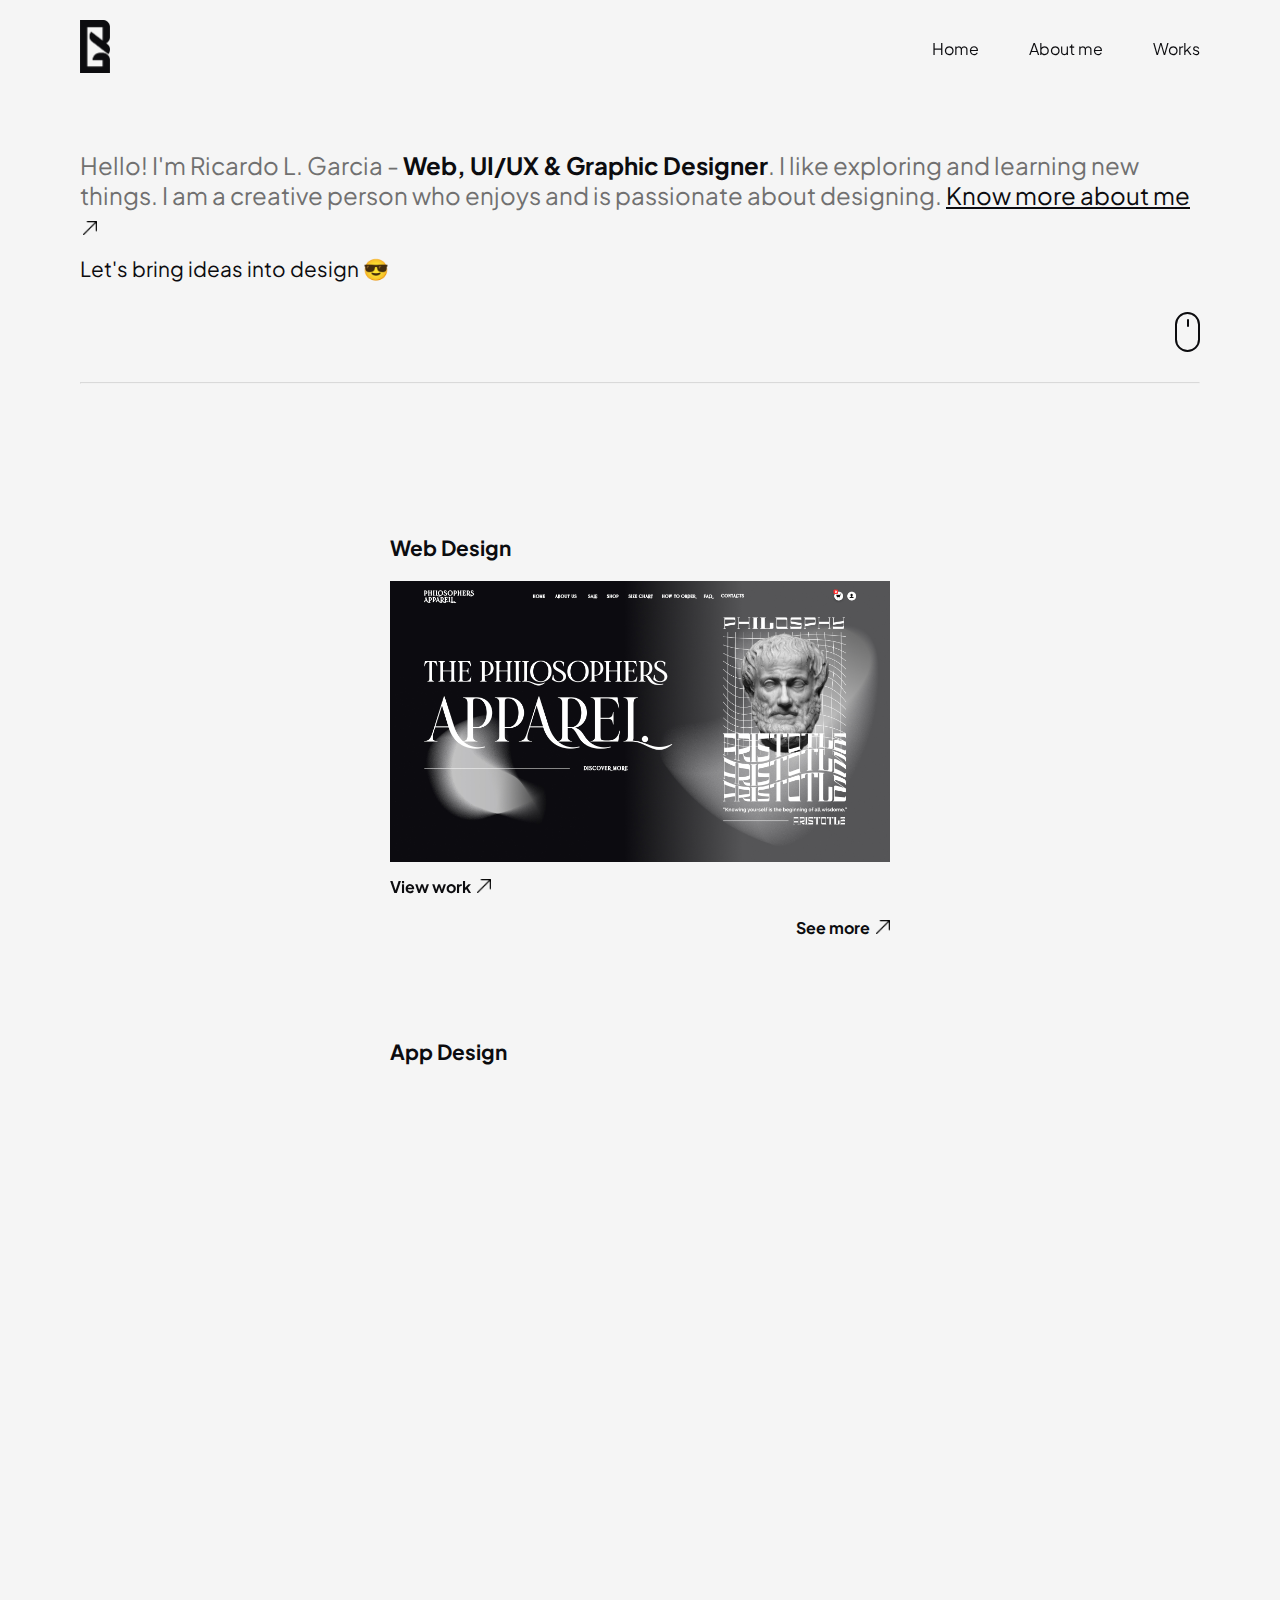
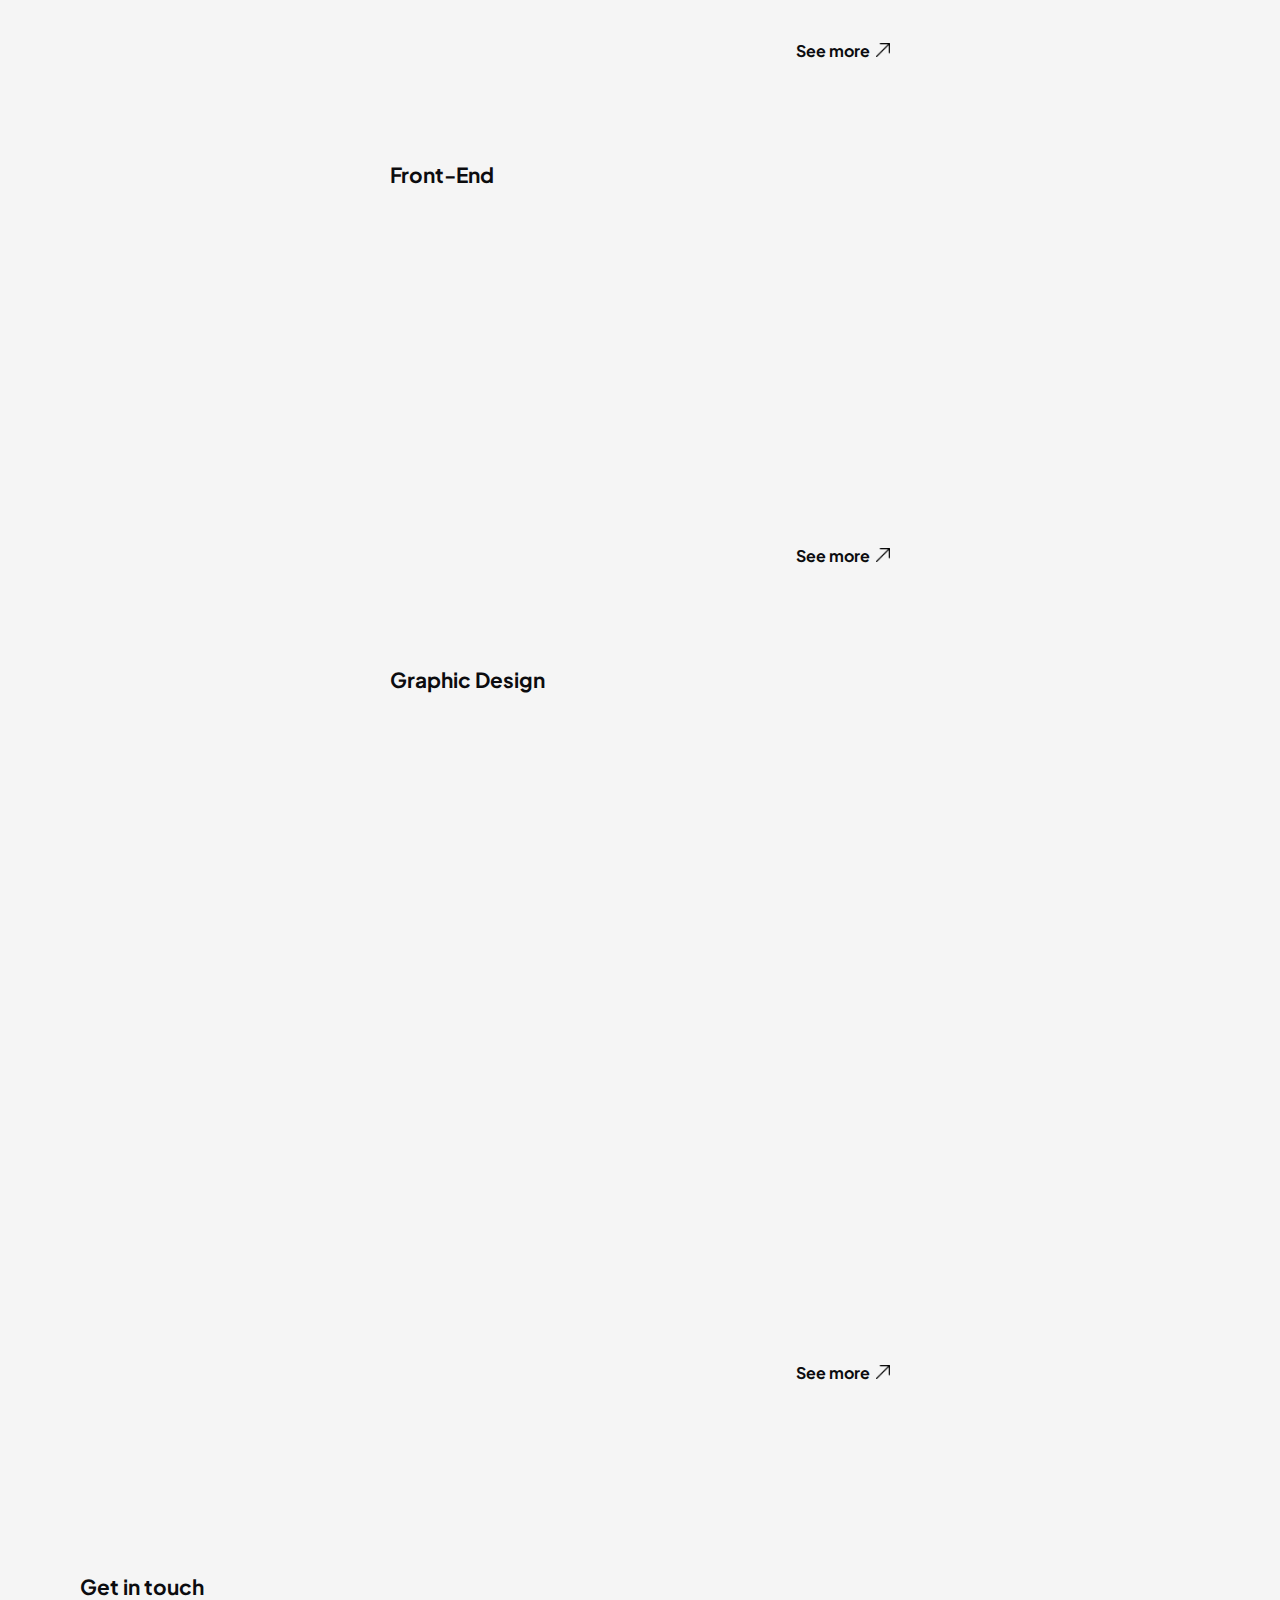
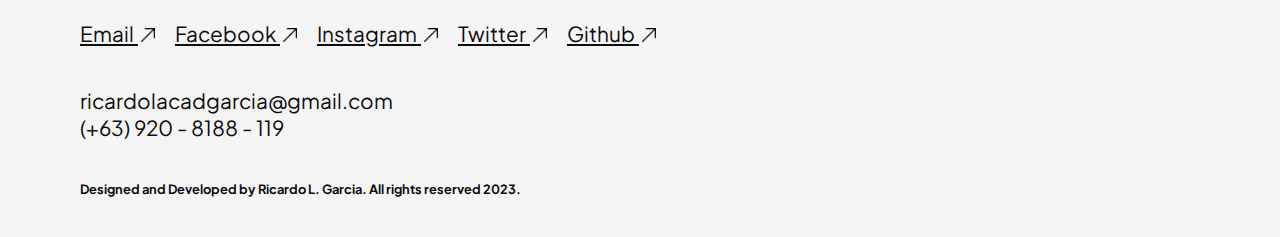
==== index.html @ baba4ef9 "changes" ====
<!DOCTYPE html>
<html lang="en">

<head>
    <meta charset="UTF-8">
    <meta name="viewport" content="width=device-width, initial-scale=1.0">
    <link rel="shortcut icon" href="./assets/img/rlg_logo_black.png" type="image/x-icon">
    <link rel="stylesheet" href="./css/style.css">
    <link rel="stylesheet" href="./css/aos.css">
    <title>Ricardo L. Garcia - Homepage</title>
</head>

<body>


    <nav class="nav" id="nav">
        <div class="container">
            <div class="nav_content">
                <a href="./index.html" class="nav_logo_link"><img src="./assets/img/rlg_logo_black.png"
                        alt="rlg_logo_black" class="nav_logo_img"></a>
                <ul class="nav_menu">
                    <li class="nav_item"><a href="./index.html" class="nav_link">Home</a></li>
                    <li class="nav_item"><a href="./pages/about_me.html" class="nav_link">About me</a></li>
                    <li class="nav_item"><a href="#works" class="nav_link">Works</a></li>
                </ul>
                <div class="hamburger_menu_btn">
                    <span class="hamburger_menu_btn_line"></span>
                    <span class="hamburger_menu_btn_line"></span>
                    <span class="hamburger_menu_btn_line"></span>
                </div>
            </div>
        </div>
    </nav>

    <header class="hero" id="hero">
        <div class="container">
            <div class="hero_content">
                <div class="hero_text">
                    <h1 class="hero_title">
                        Hello! I'm Ricardo L. Garcia - <span class="highlight">Web, UI/UX & Graphic Designer</span>.
                        I like exploring and learning new things. I am a creative person who enjoys and is passionate
                        about designing.
                        <a href="./pages/about_me.html" class="know_more_link">Know more about me <img
                                src="./assets/img/up_right_arrow_icon.png" alt="up_right_arrow_icon"
                                class="up_right_arrow_icon"></a>
                    </h1>
                    <p class="hero_subtitle">Let's bring ideas into design &#128526;</p>
                    <div class="mouse_container">
                        <div class="mouse">
                            <div class="scroll"></div>
                        </div>
                    </div>
                </div>
                <hr>
            </div>
        </div>
    </header>

    <section class="works" id="works">
        <div class="container">
            <div class="works_content">
                <div class="works_list">

                    <div class="works_category">
                        <h1 class="works_category_title">Web Design</h1>
                        <div class="works_category_list">

                            <div class="works_category_item" data-aos="fade-in" data-aos-duration="1500">
                                <img src="./assets/img/web_design/philosophers_apparel_web_design.jpg"
                                    alt="philosophers_apparel_web_design" class="works_category_item_img">
                                <a href="https://www.figma.com/proto/4qXPgHVbLQpzvrm6PxrNls/PHILOSOPHERS_APPAREL_WEB_DESIGN?page-id=0%3A1&type=design&node-id=1-4&viewport=113%2C188%2C0.07&t=zYJ4mkJCLEhhvXiJ-1&scaling=scale-down-width&starting-point-node-id=1%3A4&mode=design"
                                    target="_blank" class="view_work_link">View work <img
                                        src="./assets/img/up_right_arrow_icon.png" alt="up_right_arrow_icon"
                                        class="up_right_arrow_icon"></a>
                            </div>

                        </div>
                        <a href="./pages/web_design.html" class="see_more_link">See more <img
                                src="./assets/img/up_right_arrow_icon.png" alt="up_right_arrow_icon"
                                class="up_right_arrow_icon"></a>
                    </div>

                    <div class="works_category">
                        <h1 class="works_category_title">App Design</h1>
                        <div class="works_category_list">

                            <div class="works_category_item" data-aos="fade-in" data-aos-duration="1500">
                                <img src="./assets/img/app_design/flash_bank_app_design.jpg" alt="flash_bank_app_design"
                                    class="works_category_item_img">
                                <a href="https://www.figma.com/proto/VvcmjQ2BCKvYPGPY054wRJ/FLASH_BANK_APP_DESIGN?page-id=0%3A1&type=design&node-id=1-2&viewport=68%2C227%2C0.26&t=8at3E5IOwTSaI1pS-1&scaling=scale-down&starting-point-node-id=1%3A2&mode=design"
                                    target="_blank" class="view_work_link">View work <img
                                        src="./assets/img/up_right_arrow_icon.png" alt="up_right_arrow_icon"
                                        class="up_right_arrow_icon"></a>
                            </div>

                        </div>
                        <a href="./pages/app_design.html" class="see_more_link">See more <img
                                src="./assets/img/up_right_arrow_icon.png" alt="up_right_arrow_icon"
                                class="up_right_arrow_icon"></a>
                    </div>

                    <div class="works_category">
                        <h1 class="works_category_title">Front-End</h1>
                        <div class="works_category_list">

                            <div class="works_category_item" data-aos="fade-in" data-aos-duration="1500">
                                <img src="./assets/img/front_end/groove_app_front_end.jpg" alt="groove_app_front_end"
                                    class="works_category_item_img">
                                <a href="https://constrlg.github.io/vibo-website/" target="_blank"
                                    class="view_work_link">View work <img src="./assets/img/up_right_arrow_icon.png"
                                        alt="up_right_arrow_icon" class="up_right_arrow_icon"></a>
                            </div>

                        </div>
                        <a href="./pages/front_end.html" class="see_more_link">See more <img
                                src="./assets/img/up_right_arrow_icon.png" alt="up_right_arrow_icon"
                                class="up_right_arrow_icon"></a>
                    </div>

                    <div class="works_category">
                        <h1 class="works_category_title">Graphic Design</h1>
                        <div class="works_category_list">

                            <div class="works_category_item" data-aos="fade-in" data-aos-duration="1500">
                                <img src="./assets/img/graphic_design/flow_g_poster_design.jpg"
                                    alt="flow_g_poster_design" class="works_category_item_img">
                            </div>

                        </div>
                        <a href="./pages/graphic_design.html" class="see_more_link">See more <img
                                src="./assets/img/up_right_arrow_icon.png" alt="up_right_arrow_icon"
                                class="up_right_arrow_icon"></a>
                    </div>

                </div>


            </div>
        </div>
        </div>
    </section>

    <footer class="footer" id="footer">
        <div class="container">
            <div class="footer_content">
                <h1 class="footer_title">Get in touch</h1>
                <ul class="social_media_list">
                    <li class="social_media_item"><a href="mailto: ricardolacadgarcia@gmail.com" target="_blank"
                            class="social_media_link">Email <img src="./assets/img/up_right_arrow_icon.png"
                                alt="up_right_arrow_icon" class="up_right_arrow_icon"></a></li>
                    <li class="social_media_item"><a href="https://www.facebook.com/ricardolacadgarcia" target="_blank"
                            class="social_media_link">Facebook <img src="./assets/img/up_right_arrow_icon.png"
                                alt="up_right_arrow_icon" class="up_right_arrow_icon"></a></li>
                    <li class="social_media_item"><a href="https://www.instagram.com/ricardosgarcias" target="_blank"
                            class="social_media_link">Instagram <img src="./assets/img/up_right_arrow_icon.png"
                                alt="up_right_arrow_icon" class="up_right_arrow_icon"></a></li>
                    <li class="social_media_item"><a href="https://twitter.com/ricardosgarcias" target="_blank"
                            class="social_media_link">Twitter <img src="./assets/img/up_right_arrow_icon.png"
                                alt="up_right_arrow_icon" class="up_right_arrow_icon"></a></li>
                    <li class="social_media_item"><a href="https://github.com/constrlg" target="_blank"
                            class="social_media_link">Github <img src="./assets/img/up_right_arrow_icon.png"
                                alt="up_right_arrow_icon" class="up_right_arrow_icon"></a></li>
                </ul>
                <ul class="contact_list">
                    <li class="contact_item">ricardolacadgarcia@gmail.com</p>
                    <li class="contact_item">(+63) 920 - 8188 - 119</p>
                </ul>
                <p class="copy">Designed and Developed by Ricardo L. Garcia. All rights reserved 2023.</p>
            </div>
        </div>
    </footer>

    <script src="./js/main.js"></script>
    <script src="./js/aos.js"></script>
    <script>AOS.init();</script>
</body>

</html>
---- css/style.css ----
* {
  margin: 0;
  padding: 0;
  box-sizing: border-box;
}

:root {
  --color1: #0c0c0f;
  --color2: #f5f5f5;
  --color3: #707070;

  --text-large: 1.5rem;
  --text-medium: 1.3rem;
  --text-small: 1rem;

  --regular: 400;
  --bold: 700;
}

@font-face {
  font-family: plus_jakarta_sans;
  src: url("/assets/font/PlusJakartaSans_Regular.ttf") format("truetype");
  font-style: normal;
  font-weight: 400;
}

@font-face {
  font-family: plus_jakarta_sans;
  src: url("/assets/font/PlusJakartaSans_Bold.ttf") format("truetype");
  font-style: normal;
  font-weight: 700;
}

html {scroll-behavior: smooth;}
body {
  background-color: var(--color2);
  font-family: plus_jakarta_sans;
  font-weight: var(--regular);
  color: var(--color1);
}

ul {
  list-style: none;
}

a {
  text-decoration: none;
}

img {
  width: 100%;
}

hr {
  opacity: 30%;
}

.container {
  padding-inline: 80px;
}

.up_right_arrow_icon {
  max-width: 14px;
  margin-left: 3px;
}

.highlight {
  color: var(--color1);
  font-weight: var(--bold);
}

.view_work_link {
  color: var(--color1);
  font-size: var(--text-small);
  font-weight: var(--bold);
  margin-top: 10px;
  display: inline-block;
}
  
.see_more_link {
  color: var(--color1);
  font-size: var(--text-small);
  font-weight: var(--bold);
  margin-top: 20px;
  float: right;
}


/* NAV */
.nav {
  position: fixed;
  top: 0;
  width: 100%;
  z-index: 99;
  padding: 20px 0;
  transition-duration: 0.3s;
}

.nav.nav_active {
  border-bottom: 1px solid rgba(0, 0, 0, 0.1);
  background-color: var(--color2);
  padding: 10px 0;
}

.nav .nav_content {
  display: flex;
  align-items: center;
  justify-content: space-between;
}

.nav .nav_content .nav_logo_link .nav_logo_img {
  width: 30px;
}

.nav .nav_content .nav_menu {
  display: flex;
  gap: 50px;
}

.nav .nav_content .nav_menu .nav_item {
  position: relative;
}

.nav .nav_content .nav_menu .nav_item::before {
  content: "";
  width: 0;
  height: 1px;
  display: block;
  background-color: var(--color1);
  position: absolute;
  margin-top: 11px;
  transition-duration: 0.3s;
}

.nav .nav_content .nav_menu .nav_item:hover::before {
  width: 100%;
}

.nav .nav_content .nav_menu .nav_item .nav_link {
  color: var(--color1);
}

.nav .nav_content .hamburger_menu_btn {
  display: none;
}

/* HERO */
.hero {
  padding-top: 150px;
}

.hero .hero_content .hero_text {
  margin-bottom: 30px;
}

.hero .hero_content .hero_text .hero_title {
  font-size: var(--text-large);
  color: var(--color3);
  font-weight: var(--regular);
}

.hero .hero_content .hero_text .hero_title .know_more_link {
  text-decoration: underline;
  color: var(--color1);
}

.hero .hero_content .hero_text .hero_subtitle {
  font-size: var(--text-medium);
  margin-top: 15px;
}

.hero .hero_content .hero_text .mouse_container {
  display: flex;
  justify-content: end;
  margin-top: 30px;
}

.hero .hero_content .hero_text .mouse {
  width: 25px;
  height: 40px;
  border: 2px solid var(--color1);
  border-radius: 25px;
  display: flex;
  justify-content: center;
}

.hero .hero_content .hero_text .mouse .scroll {
  width: 2px;
  height: 8px;
  display: block;
  background-color: var(--color1);
  border-radius: 10px;
  margin-top: 5px;
  animation: scroll_animation 2s ease-in-out infinite;
}

@keyframes scroll_animation {
  0% {
    transform: translateY(0);
  }
  50% {
    transform: translateY(5px);
  }
  1000% {
    transform: translateY(0);
  }
}

/* WORKS */
.works {
  padding-block: 150px;
}

.works .works_content .works_list {
  display: grid;
  row-gap: 100px;
  max-width: 500px;
  margin-inline: auto;
}

.works
  .works_content
  .works_list
  .works_category
  .works_category_title {
  font-size: var(--text-medium);
}

.works
  .works_content
  .works_list
  .works_category
  .works_category_list
{
  margin-top: 20px;
}

/* WORK */
.work 
{
  padding-block: 150px;
}

.work .work_content .work_title 
{
  font-size: var(--text-medium);
}

.work .work_content .work_list 
{
  display: grid;
  grid-template-columns: repeat(3, 1fr);
  gap: 80px 20px;
  margin-top: 20px;
}

/* ABOUT ME */
.about_me {
  padding: 150px 0;
}
.about_me .about_me_content {
  display: flex;
  justify-content: center;
}

.about_me .about_me_content .about_me_img {
  max-width: 400px;
  margin-inline: auto;
}

.about_me .about_me_content .about_me_text .about_me_title {
  font-size: var(--text-large);
}

.about_me .about_me_content .about_me_text .about_me_p {
  margin-top: 20px;
  font-size: var(--text-small);
  line-height: 30px;
  color: var(--color3);
}

.about_me .about_me_content .about_me_text .skills_and_tools
.front_end_tech,
.tools,
.soft_skills {
  font-size: var(--text-small);
  line-height: 30px;
}

.about_me .about_me_content .about_me_text .skills_and_tools {
  display: flex;
  flex-direction: column;
  row-gap: 15px;
}

.about_me .about_me_content .about_me_text .dl_resume_link
{
  background-color: var(--color1);
  color: var(--color2);
  padding: 15px;
  display: inline-block;
  margin-top: 30px;
  border-radius: 2px;
  font-size: var(--text-small);
  font-weight: var(--bold);
}


/* FOOTER */
.footer {
  padding-block: 40px;
}

.footer .footer_content .footer_title {
  font-size: var(--text-medium);
}

.footer .footer_content .social_media_list {
  display: flex;
  flex-wrap: wrap;
  gap: 20px;
  margin-top: 20px;
}

.footer .footer_content .social_media_list .social_media_item {
  font-size: var(--text-medium);
  text-decoration: underline;
}

.footer
  .footer_content
  .social_media_list
  .social_media_item
  .social_media_link {
  color: var(--color1);
}

.footer .footer_content .contact_list {
  margin-top: 40px;
  font-size: var(--text-medium);
}


.footer .footer_content .copy {
  font-size: 0.8rem;
  margin-top: 40px;
  font-weight: var(--bold);
}


/* MOBILE */
@media screen and (max-width: 768px) {
  .container {
    padding-inline: 20px;
  }

  .nav .nav_content .nav_menu {
    position: fixed;
    background-color: var(--color2);
    top: 0;
    right: 0;
    bottom: 0;
    left: 0;
    display: none;
    flex-direction: column;
    justify-content: center;
    align-items: center;
  }

  .nav .nav_content .nav_menu.nav_menu_active {
    display: flex;
  }

  .nav .nav_content .hamburger_menu_btn {
    display: flex;
    flex-direction: column;
    row-gap: 8px;
    z-index: 999;
  }

  .nav .nav_content .hamburger_menu_btn_line {
    width: 40px;
    height: 2px;
    background-color: var(--color1);
    display: block;
    transition-duration: 0.3s;
    position: relative;
  }

  .nav
    .nav_content
    .hamburger_menu_btn.hamburger_menu_btn_active
    > .hamburger_menu_btn_line:first-child {
      transform: rotate(45deg);
      position: absolute;
  }

  .nav
    .nav_content
    .hamburger_menu_btn.hamburger_menu_btn_active
    > .hamburger_menu_btn_line:nth-child(2) {
      opacity: 0;
  }

  .nav
    .nav_content
    .hamburger_menu_btn.hamburger_menu_btn_active
    > .hamburger_menu_btn_line:last-child {
    transform: rotate(-45deg);
    position: absolute;
  }

  .work
    .work_content
    .work_list {
    grid-template-columns: 1fr;
  }

  .about_me .about_me_content {
    flex-direction: column;
  }
  
  .footer .footer_content .contact_list {
    font-size: var(--text-small);
  }
}
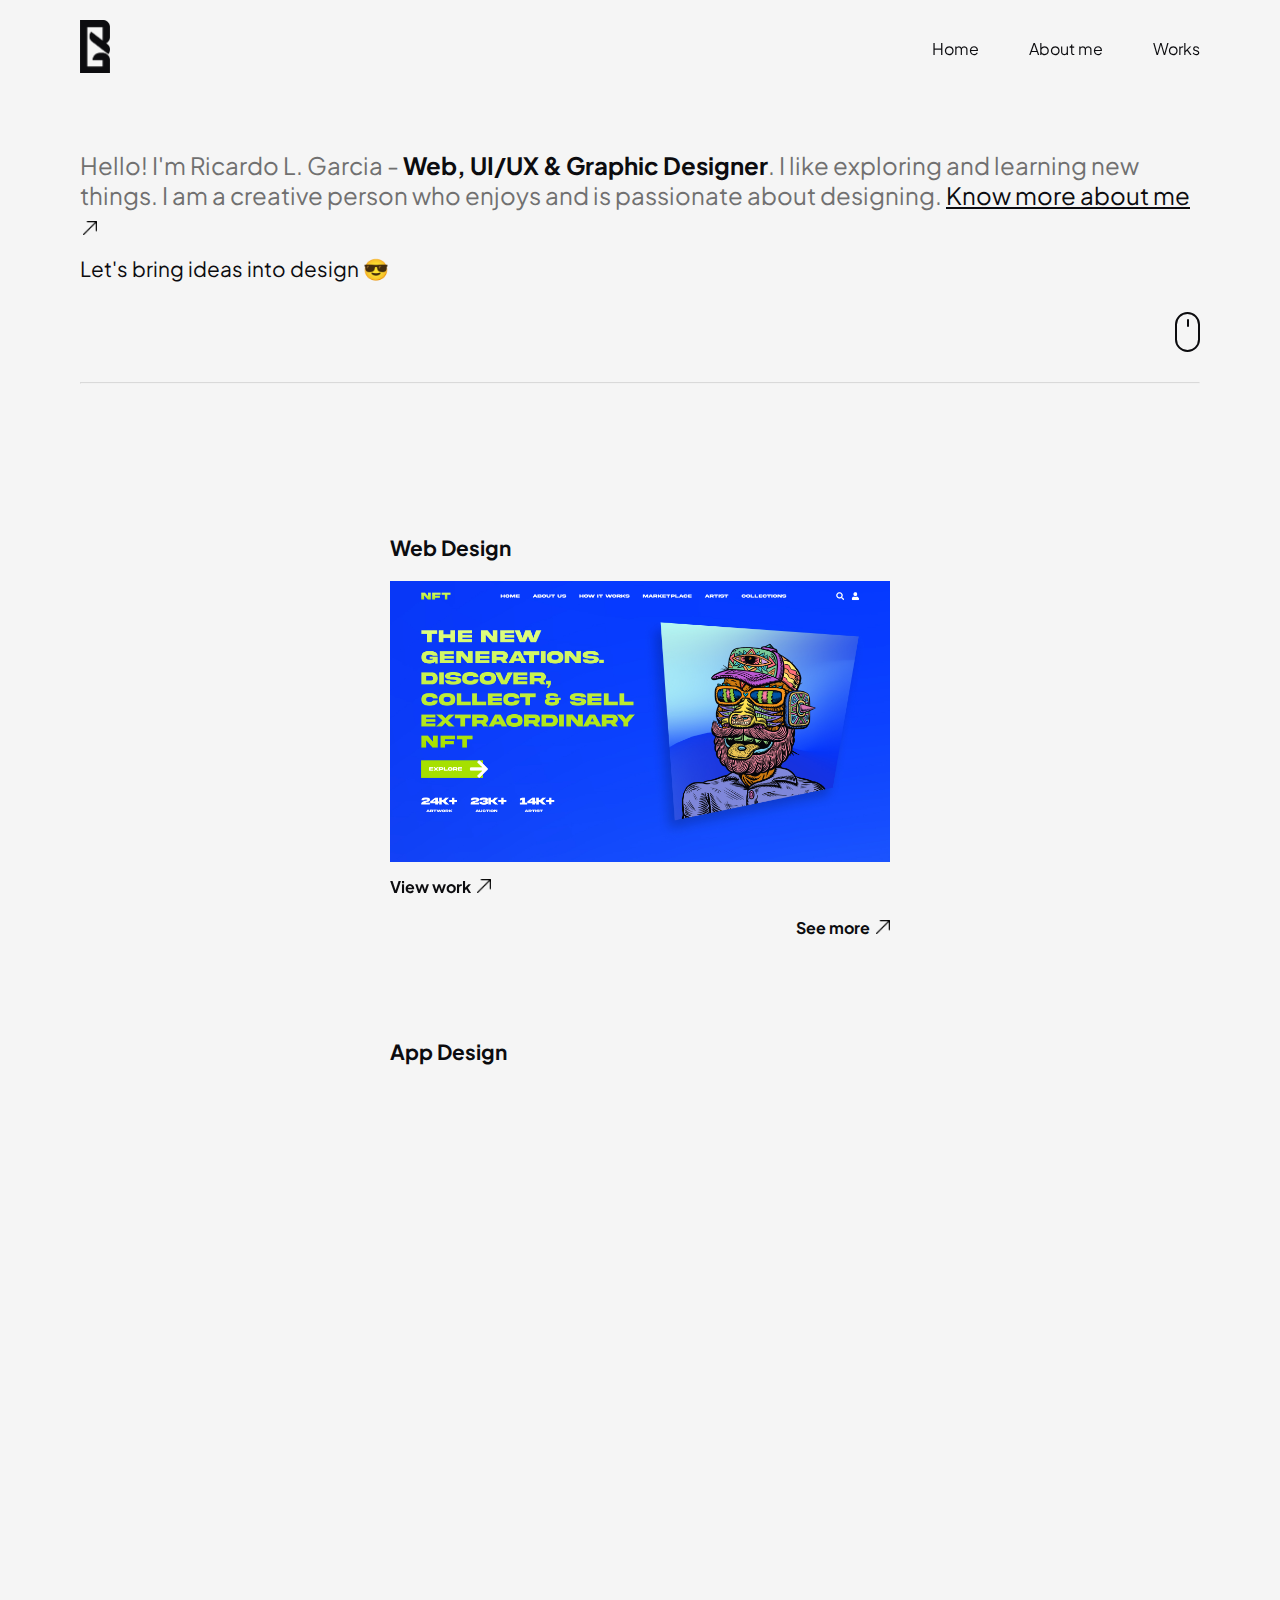
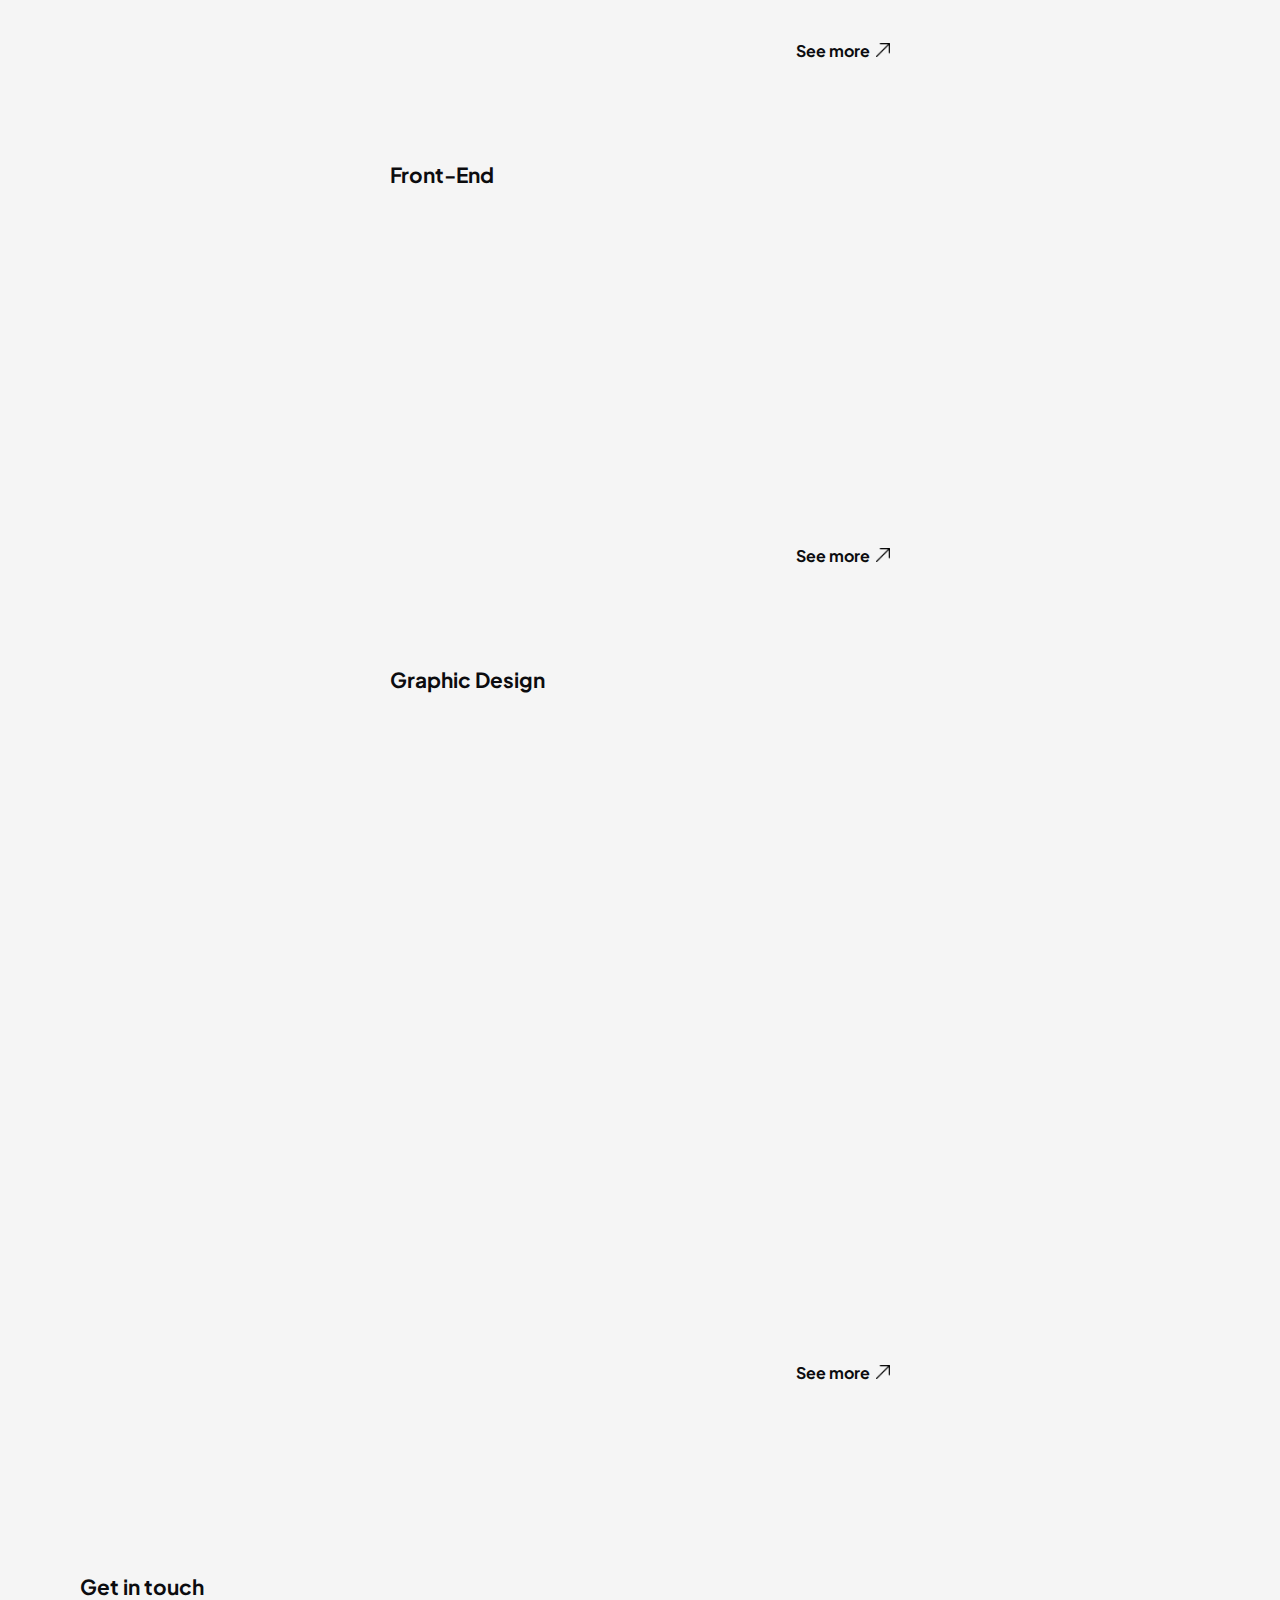
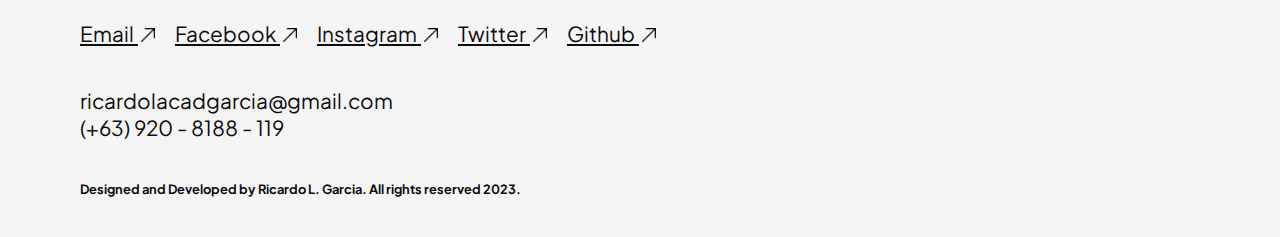
==== commit 5bf8a0b9: "changes" ====
--- a/index.html
+++ b/index.html
@@ -66,9 +66,9 @@
                         <div class="works_category_list">
 
                             <div class="works_category_item" data-aos="fade-in" data-aos-duration="1500">
-                                <img src="./assets/img/web_design/philosophers_apparel_web_design.jpg"
-                                    alt="philosophers_apparel_web_design" class="works_category_item_img">
-                                <a href="https://www.figma.com/proto/4qXPgHVbLQpzvrm6PxrNls/PHILOSOPHERS_APPAREL_WEB_DESIGN?page-id=0%3A1&type=design&node-id=1-4&viewport=113%2C188%2C0.07&t=zYJ4mkJCLEhhvXiJ-1&scaling=scale-down-width&starting-point-node-id=1%3A4&mode=design"
+                                <img src="./assets/img/web_design/nft_web_design.jpg" alt="nft_web_design"
+                                    class="works_category_item_img">
+                                <a href="https://www.figma.com/proto/JC6yyxidWsz31GTiL9MbES/NFT_WEB_DESIGN?page-id=0%3A1&type=design&node-id=1-2&viewport=370%2C323%2C0.25&t=VjbFnhFiyR1AjmI4-1&scaling=scale-down-width&mode=design"
                                     target="_blank" class="view_work_link">View work <img
                                         src="./assets/img/up_right_arrow_icon.png" alt="up_right_arrow_icon"
                                         class="up_right_arrow_icon"></a>
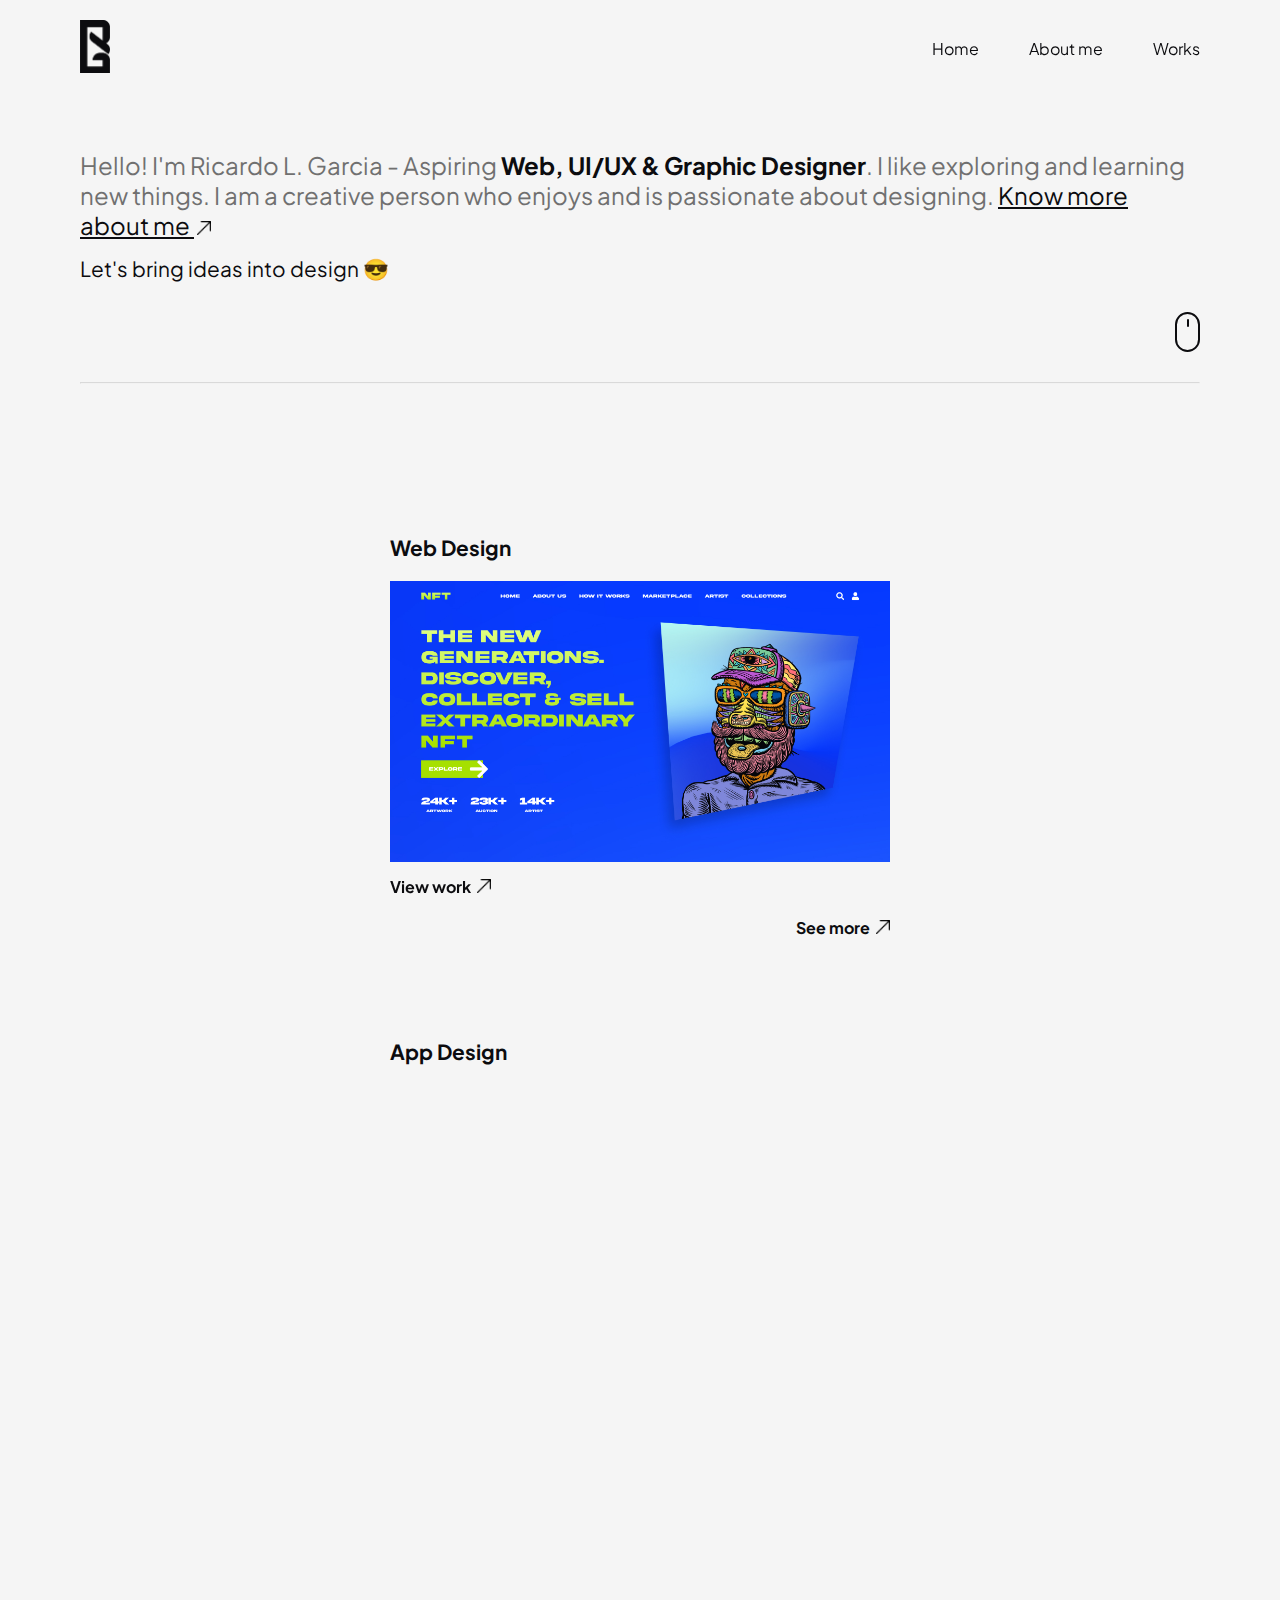
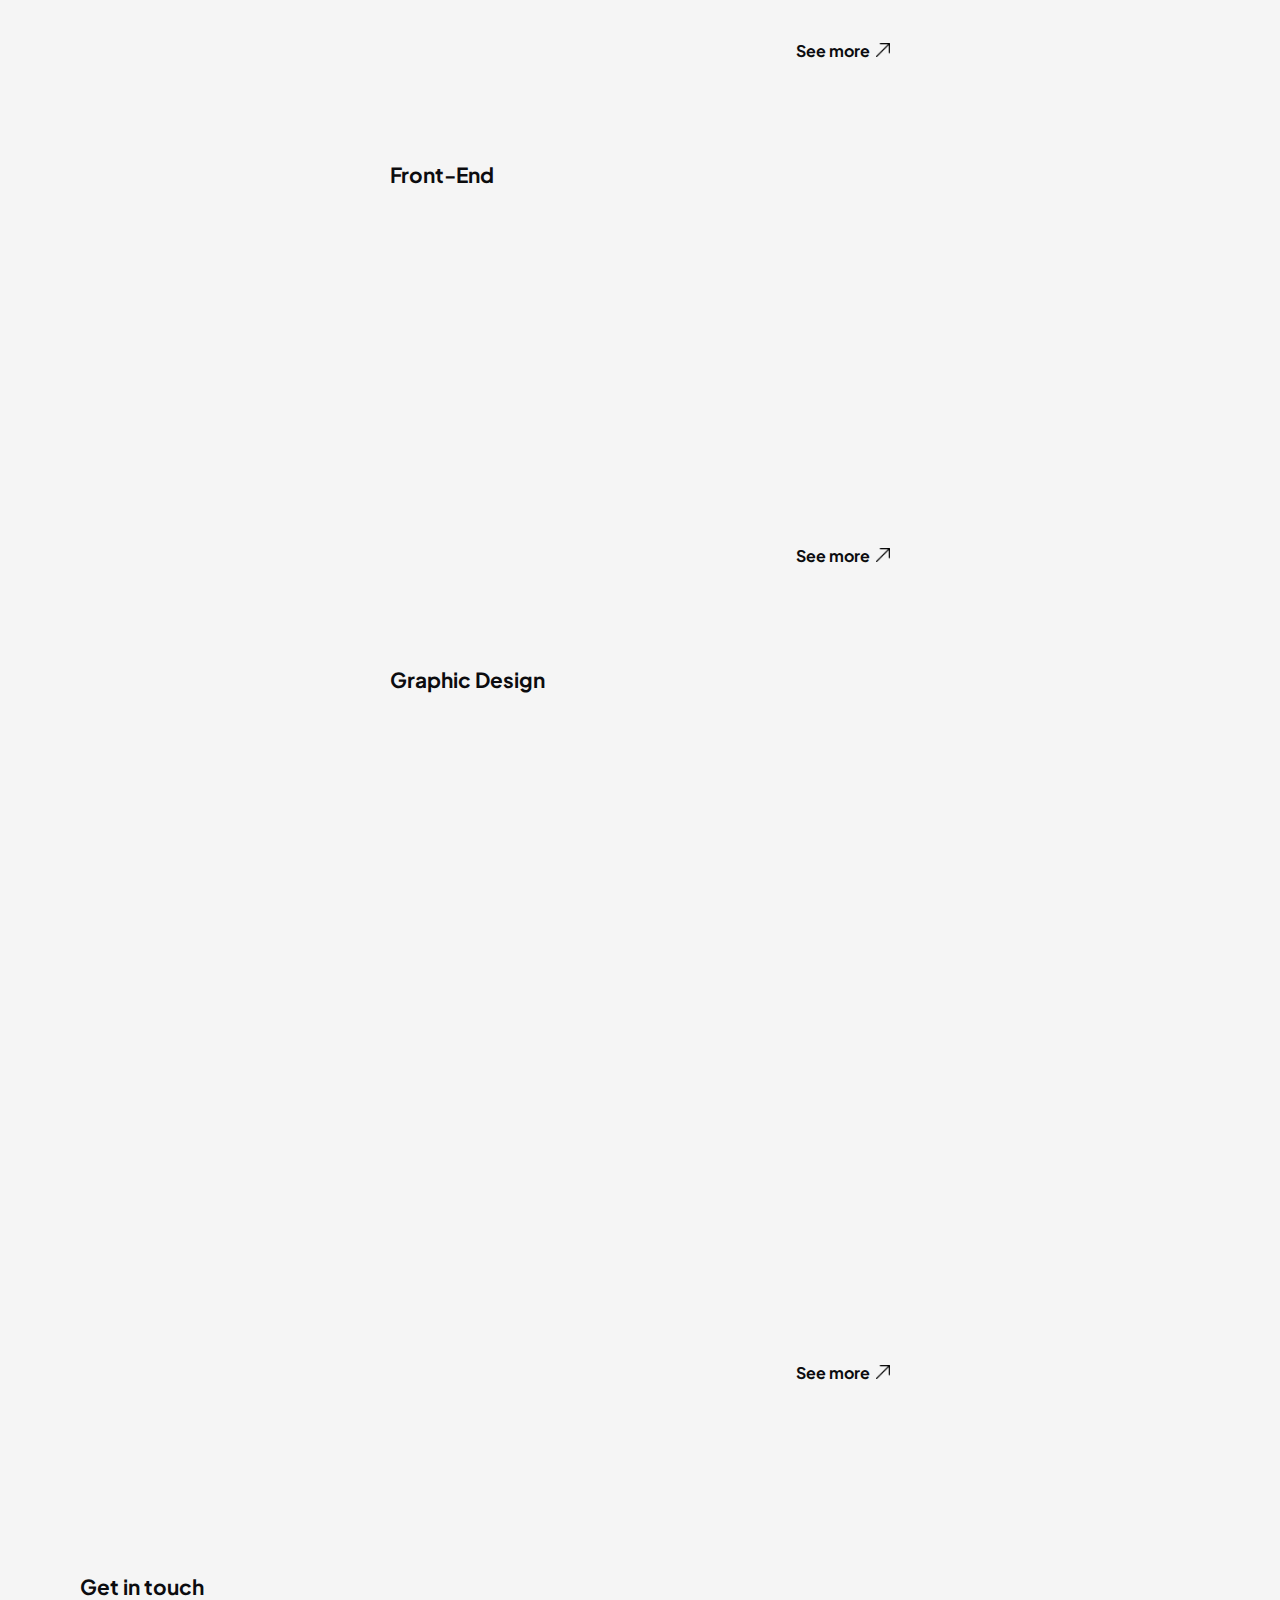
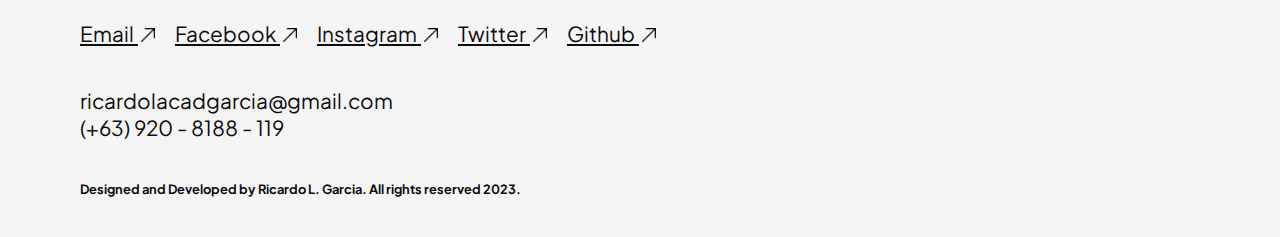
==== commit f7edacd7: "Update index.html" ====
--- a/index.html
+++ b/index.html
@@ -37,7 +37,7 @@
             <div class="hero_content">
                 <div class="hero_text">
                     <h1 class="hero_title">
-                        Hello! I'm Ricardo L. Garcia - <span class="highlight">Web, UI/UX & Graphic Designer</span>.
+                        Hello! I'm Ricardo L. Garcia - Aspiring <span class="highlight">Web, UI/UX & Graphic Designer</span>.
                         I like exploring and learning new things. I am a creative person who enjoys and is passionate
                         about designing.
                         <a href="./pages/about_me.html" class="know_more_link">Know more about me <img
@@ -175,4 +175,4 @@
     <script>AOS.init();</script>
 </body>
 
-</html>+</html>
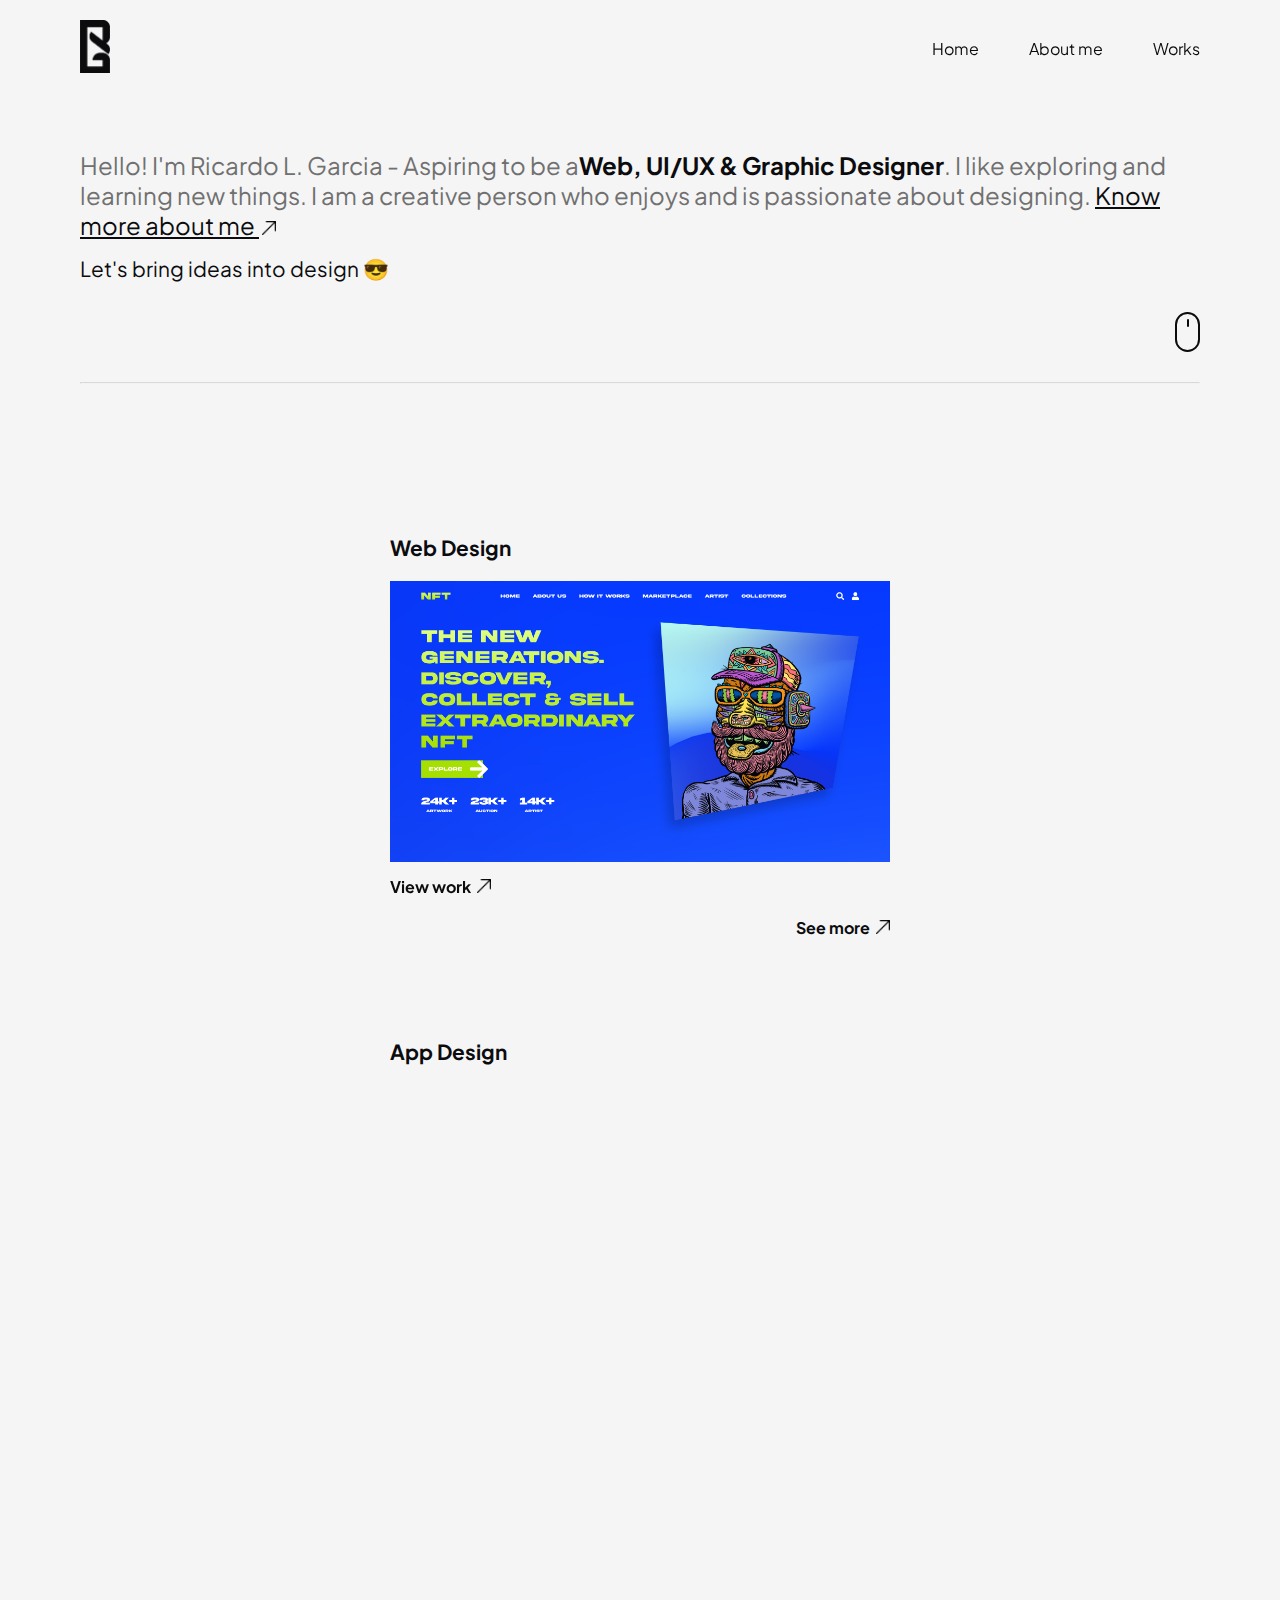
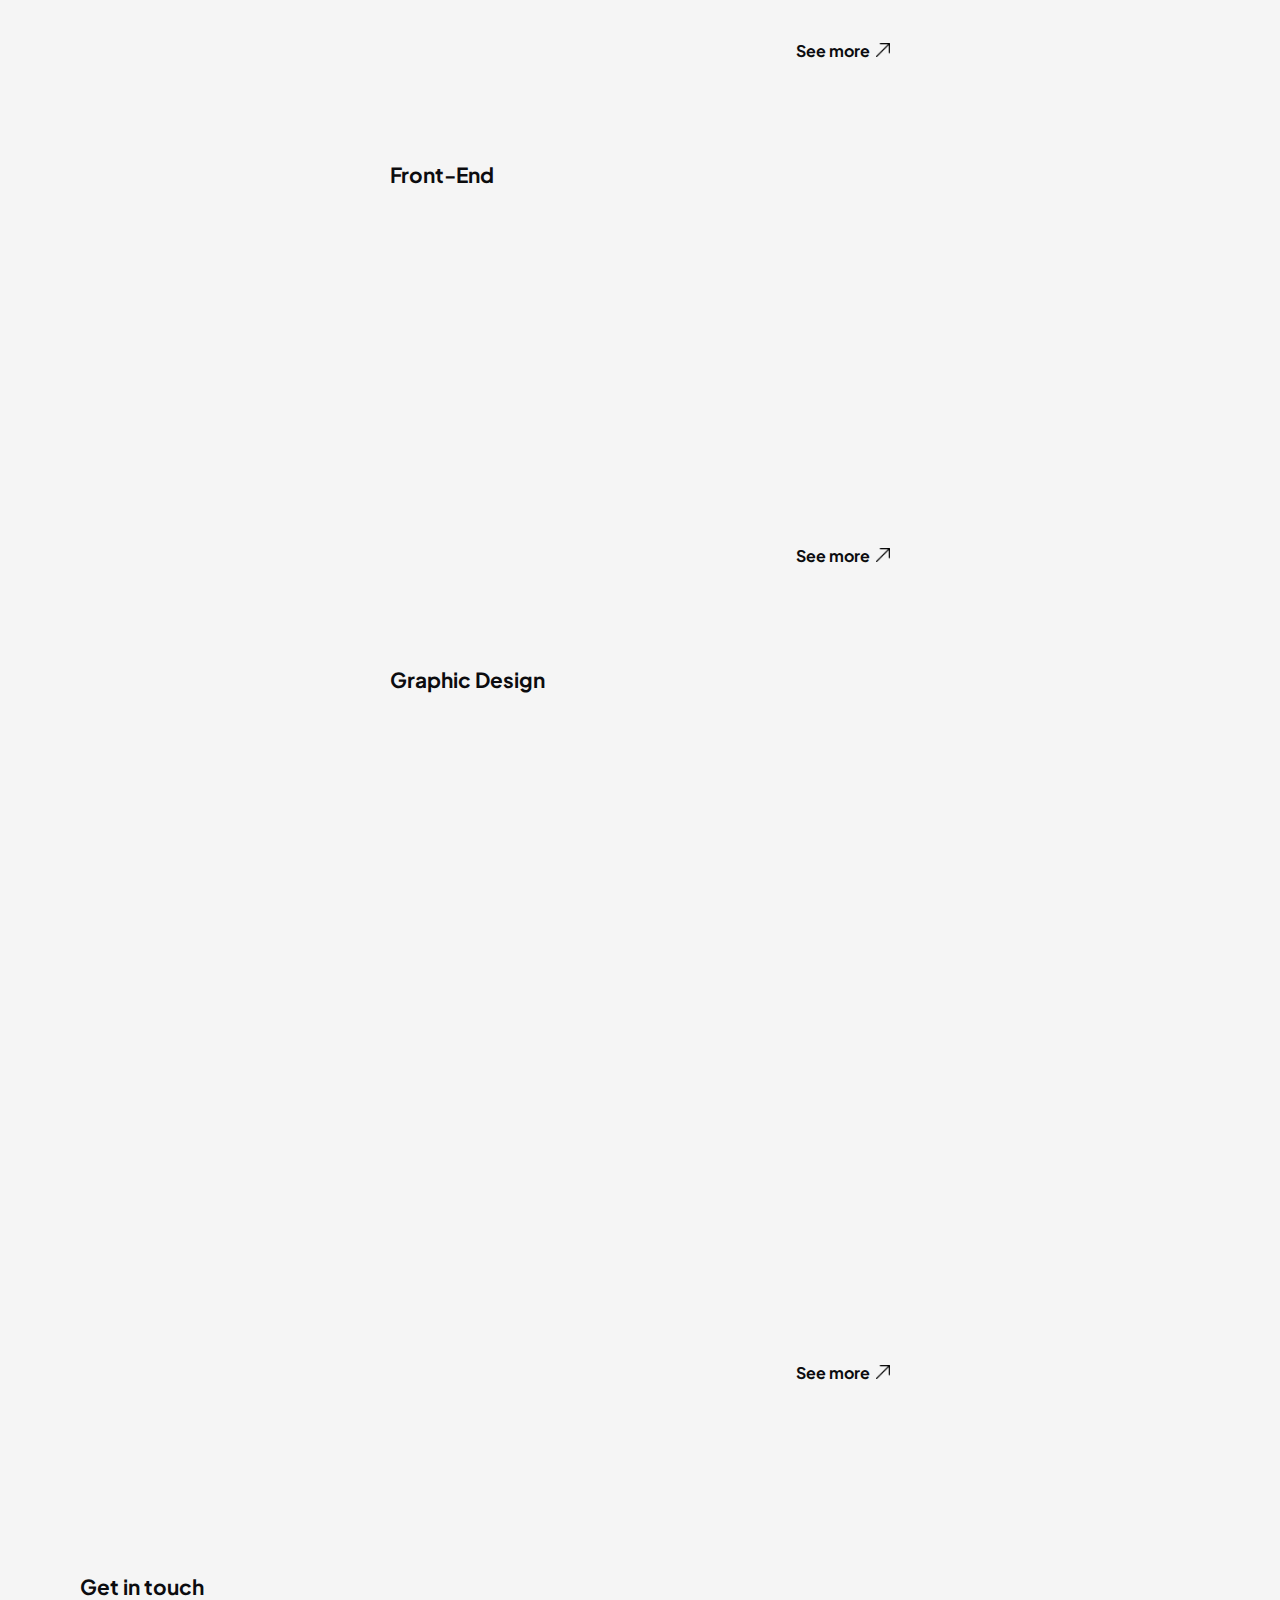
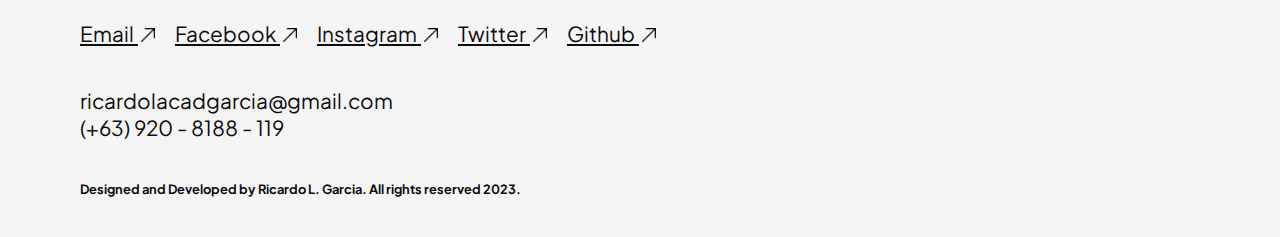
==== commit 906cb30d: "Update index.html" ====
--- a/index.html
+++ b/index.html
@@ -37,7 +37,7 @@
             <div class="hero_content">
                 <div class="hero_text">
                     <h1 class="hero_title">
-                        Hello! I'm Ricardo L. Garcia - Aspiring <span class="highlight">Web, UI/UX & Graphic Designer</span>.
+                        Hello! I'm Ricardo L. Garcia - Aspiring to be a<span class="highlight">Web, UI/UX & Graphic Designer</span>.
                         I like exploring and learning new things. I am a creative person who enjoys and is passionate
                         about designing.
                         <a href="./pages/about_me.html" class="know_more_link">Know more about me <img
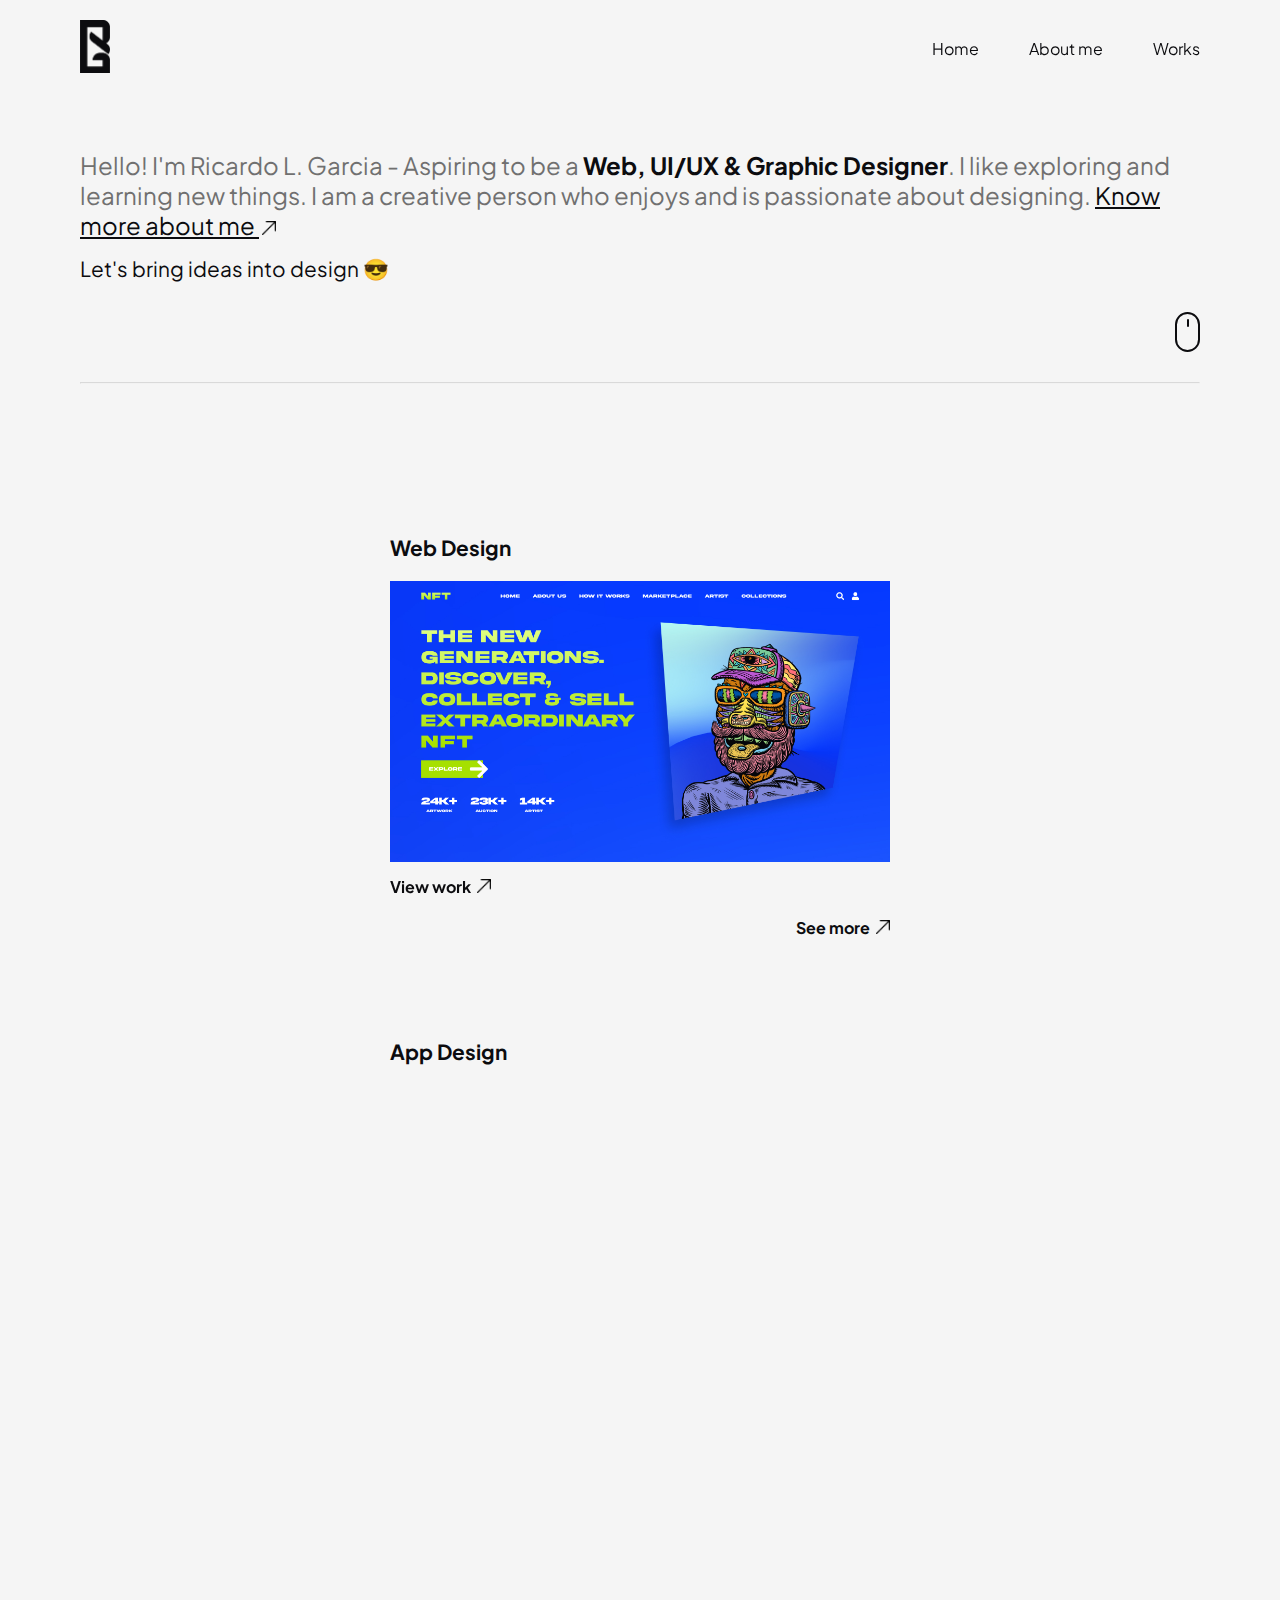
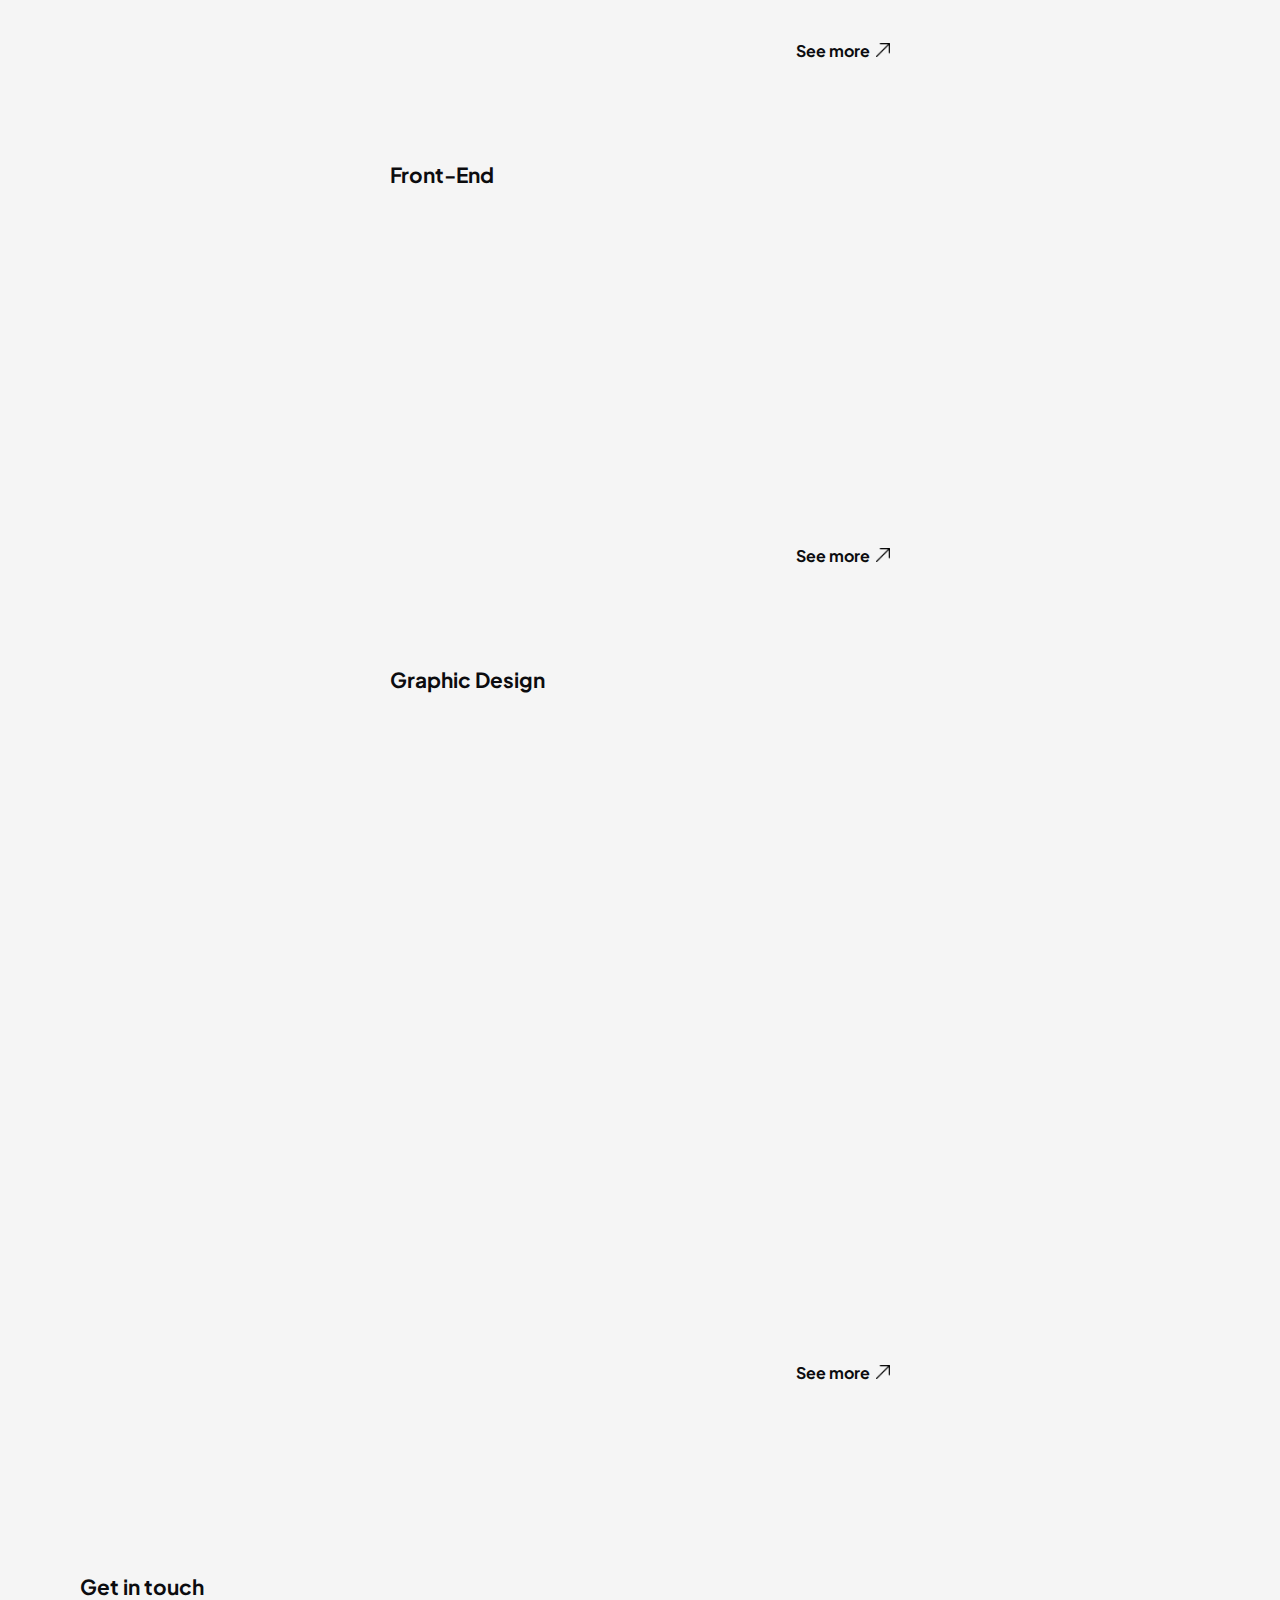
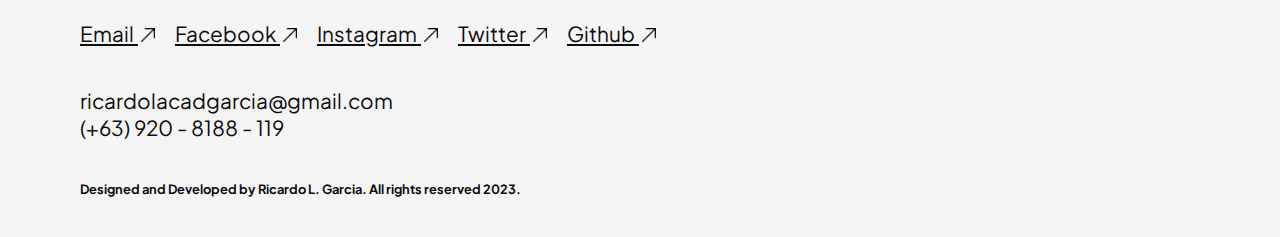
==== commit fd5ca48a: "Update index.html" ====
--- a/index.html
+++ b/index.html
@@ -37,7 +37,7 @@
             <div class="hero_content">
                 <div class="hero_text">
                     <h1 class="hero_title">
-                        Hello! I'm Ricardo L. Garcia - Aspiring to be a<span class="highlight">Web, UI/UX & Graphic Designer</span>.
+                        Hello! I'm Ricardo L. Garcia - Aspiring to be a <span class="highlight">Web, UI/UX & Graphic Designer</span>.
                         I like exploring and learning new things. I am a creative person who enjoys and is passionate
                         about designing.
                         <a href="./pages/about_me.html" class="know_more_link">Know more about me <img
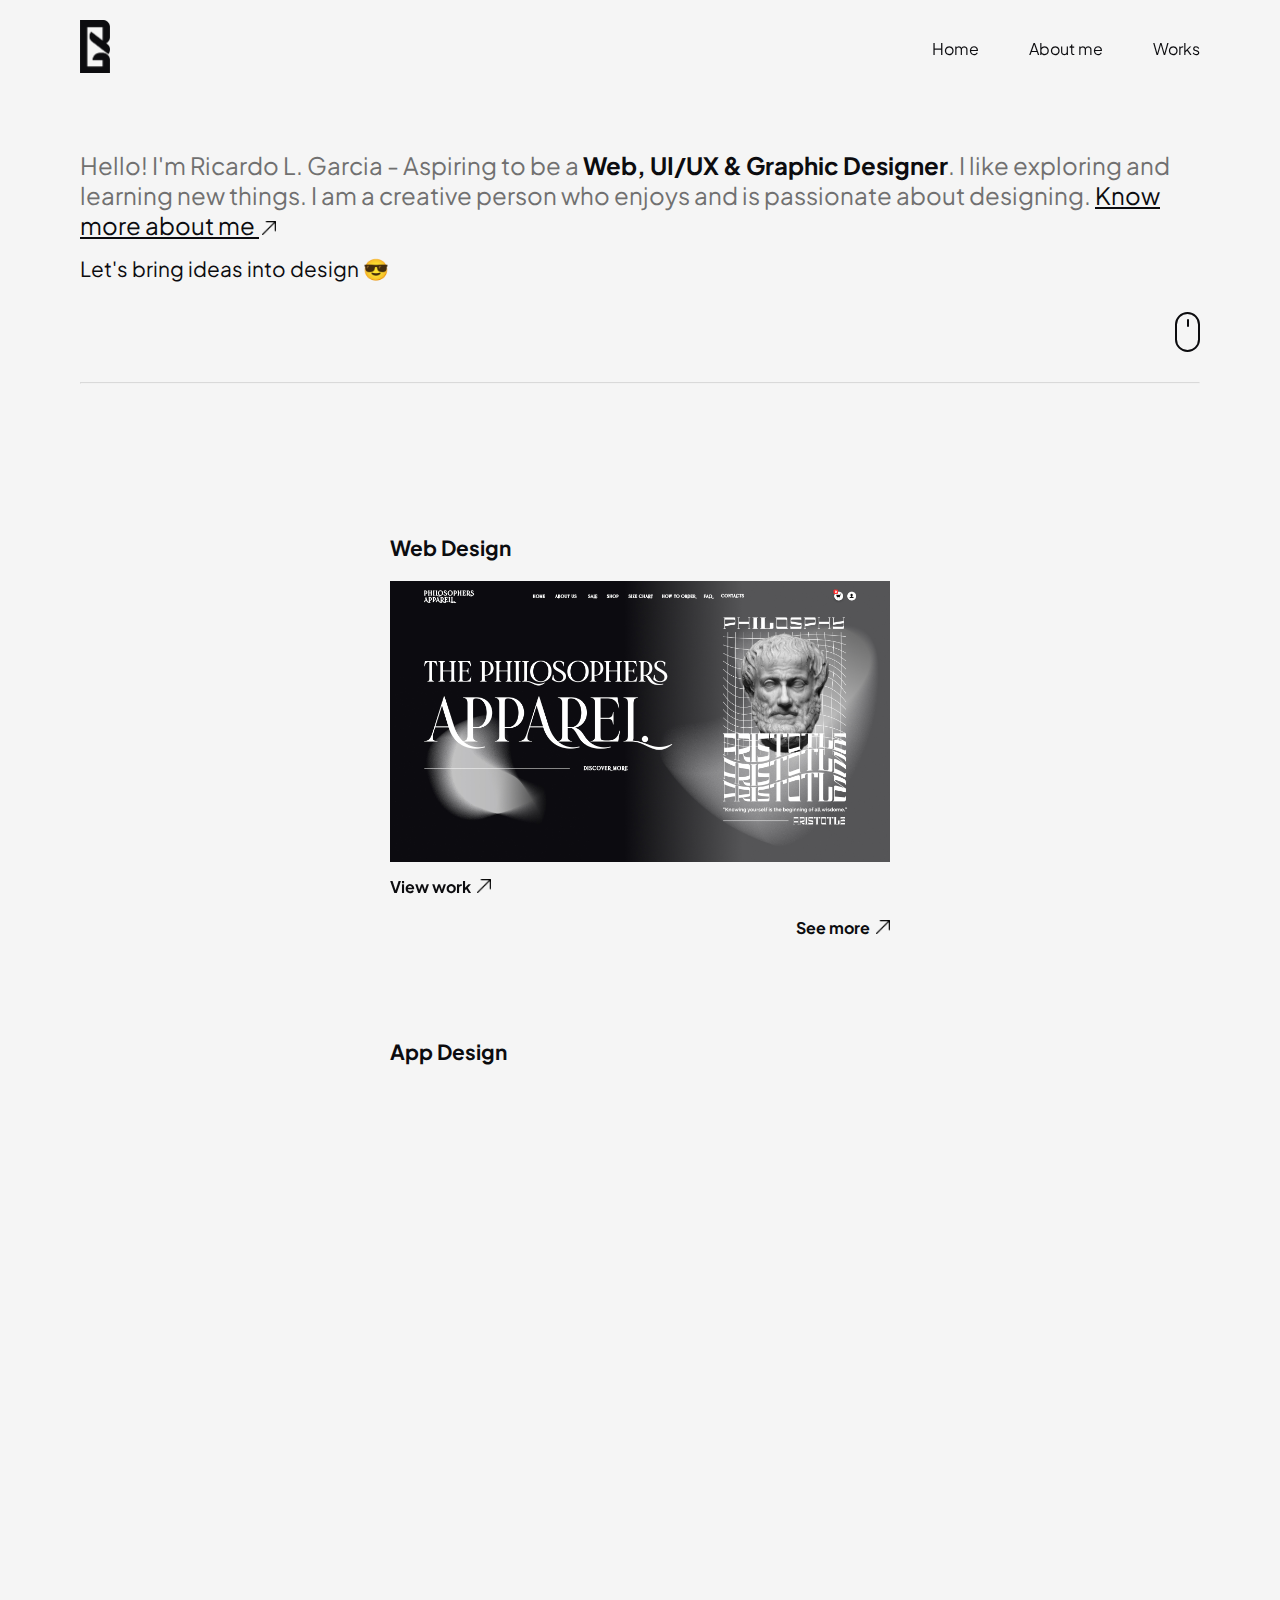
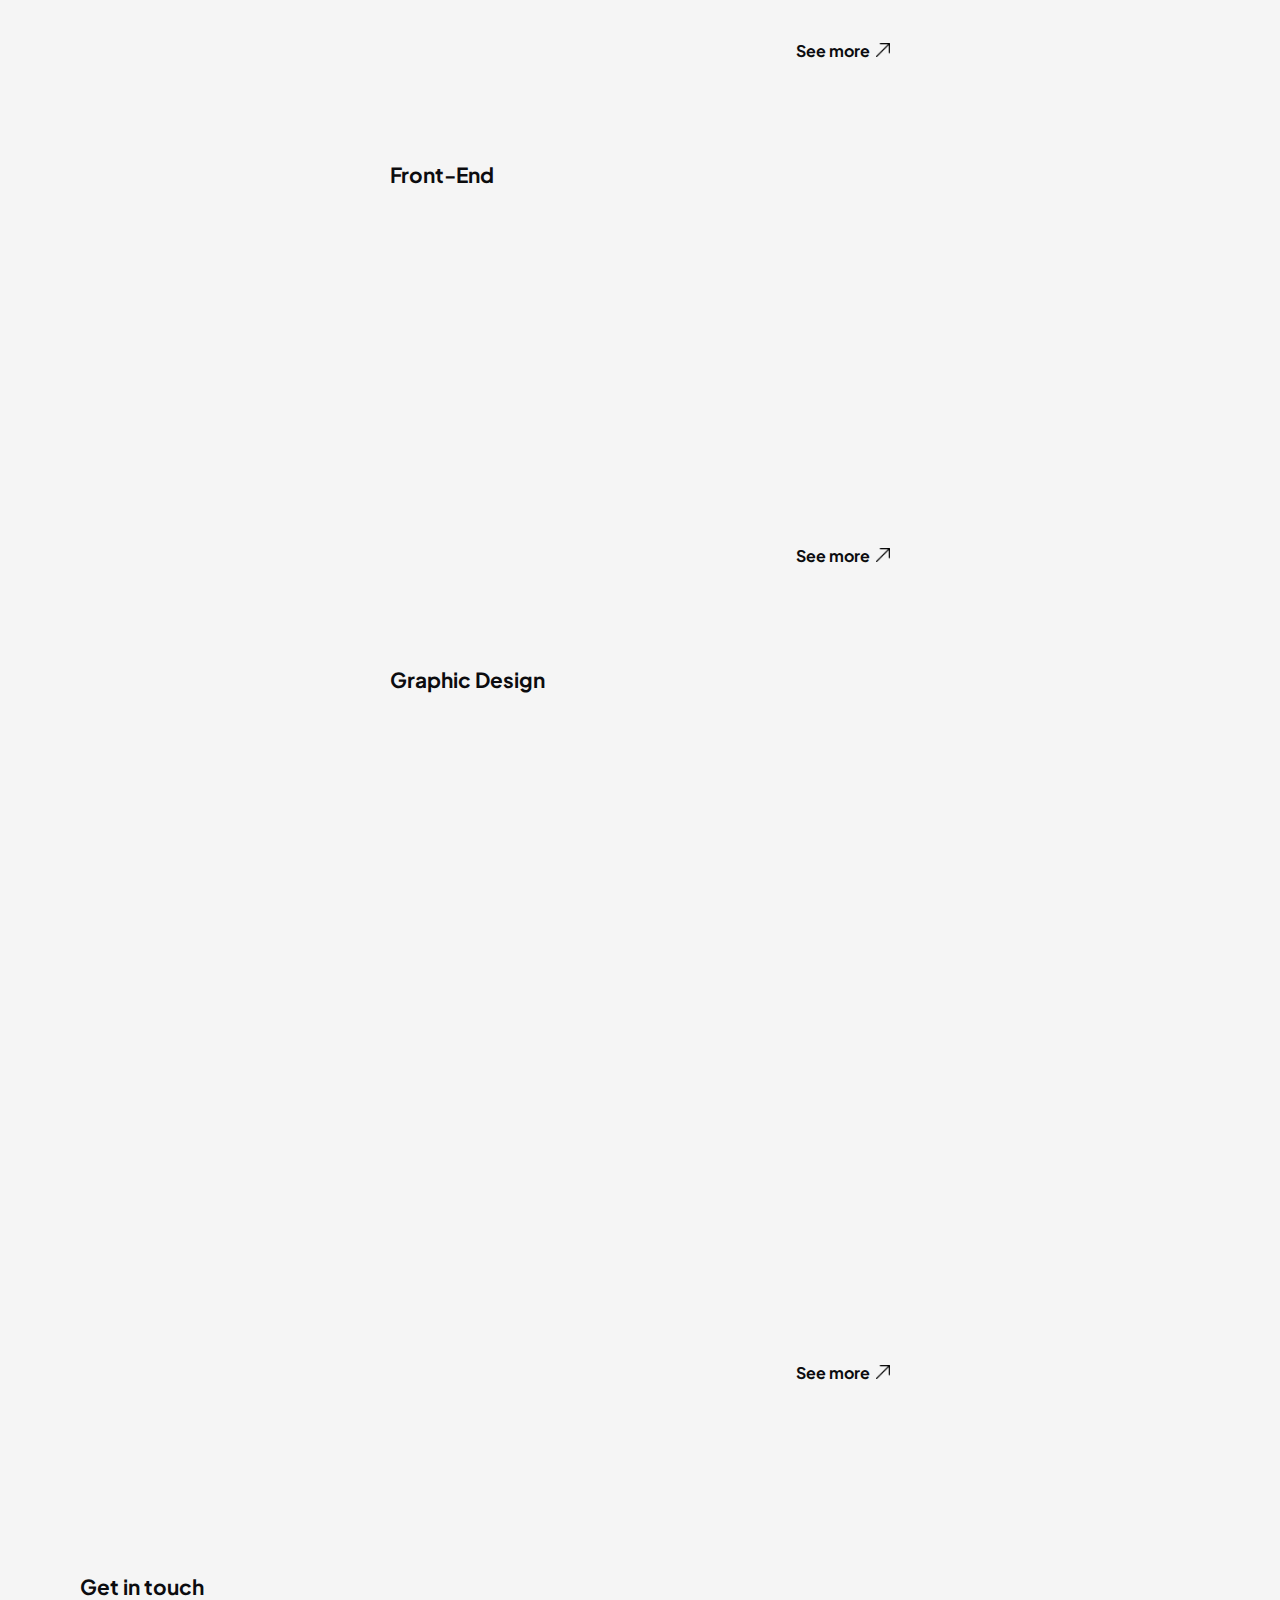
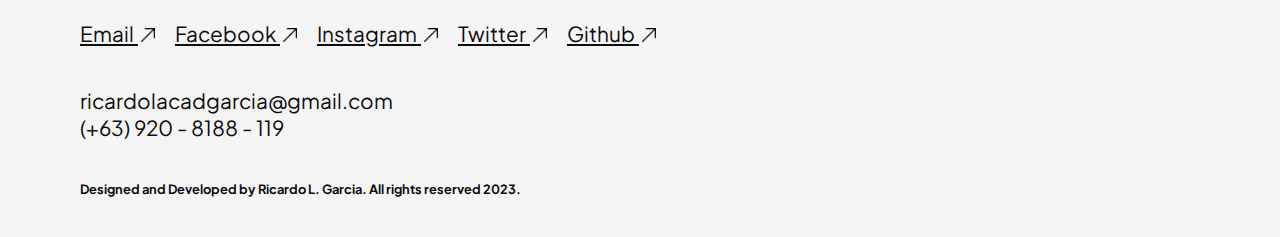
==== commit 1b636950: "Update index.html" ====
--- a/index.html
+++ b/index.html
@@ -66,9 +66,9 @@
                         <div class="works_category_list">
 
                             <div class="works_category_item" data-aos="fade-in" data-aos-duration="1500">
-                                <img src="./assets/img/web_design/nft_web_design.jpg" alt="nft_web_design"
+                                <img src="./assets/img/web_design/philosophers_apparel_web_design.jpg" alt="nft_web_design"
                                     class="works_category_item_img">
-                                <a href="https://www.figma.com/proto/JC6yyxidWsz31GTiL9MbES/NFT_WEB_DESIGN?page-id=0%3A1&type=design&node-id=1-2&viewport=370%2C323%2C0.25&t=VjbFnhFiyR1AjmI4-1&scaling=scale-down-width&mode=design"
+                                <a href="https://www.figma.com/proto/4qXPgHVbLQpzvrm6PxrNls/PHILOSOPHERS_APPAREL_WEB_DESIGN?page-id=0%3A1&type=design&node-id=1-4&viewport=113%2C188%2C0.07&t=zYJ4mkJCLEhhvXiJ-1&scaling=scale-down-width&starting-point-node-id=1%3A4&mode=design"
                                     target="_blank" class="view_work_link">View work <img
                                         src="./assets/img/up_right_arrow_icon.png" alt="up_right_arrow_icon"
                                         class="up_right_arrow_icon"></a>
@@ -85,9 +85,9 @@
                         <div class="works_category_list">
 
                             <div class="works_category_item" data-aos="fade-in" data-aos-duration="1500">
-                                <img src="./assets/img/app_design/flash_bank_app_design.jpg" alt="flash_bank_app_design"
+                                <img src="./assets/img/app_design/watch_app_design.jpg" alt="watch_app_design"
                                     class="works_category_item_img">
-                                <a href="https://www.figma.com/proto/VvcmjQ2BCKvYPGPY054wRJ/FLASH_BANK_APP_DESIGN?page-id=0%3A1&type=design&node-id=1-2&viewport=68%2C227%2C0.26&t=8at3E5IOwTSaI1pS-1&scaling=scale-down&starting-point-node-id=1%3A2&mode=design"
+                                <a href="https://www.figma.com/proto/tubwOy5WPPYXiwpYaRlNV5/WATCH_APP_DESIGN?page-id=0%3A1&type=design&node-id=1-2&viewport=195%2C323%2C0.25&t=Bv6WkZOqKrNMV57z-1&scaling=scale-down&mode=design"
                                     target="_blank" class="view_work_link">View work <img
                                         src="./assets/img/up_right_arrow_icon.png" alt="up_right_arrow_icon"
                                         class="up_right_arrow_icon"></a>
@@ -122,8 +122,8 @@
                         <div class="works_category_list">
 
                             <div class="works_category_item" data-aos="fade-in" data-aos-duration="1500">
-                                <img src="./assets/img/graphic_design/flow_g_poster_design.jpg"
-                                    alt="flow_g_poster_design" class="works_category_item_img">
+                                <img src="./assets/img/graphic_design/meowta_verse_poster_design.jpg"
+                                    alt="meowta_verse_poster_design" class="works_category_item_img">
                             </div>
 
                         </div>
